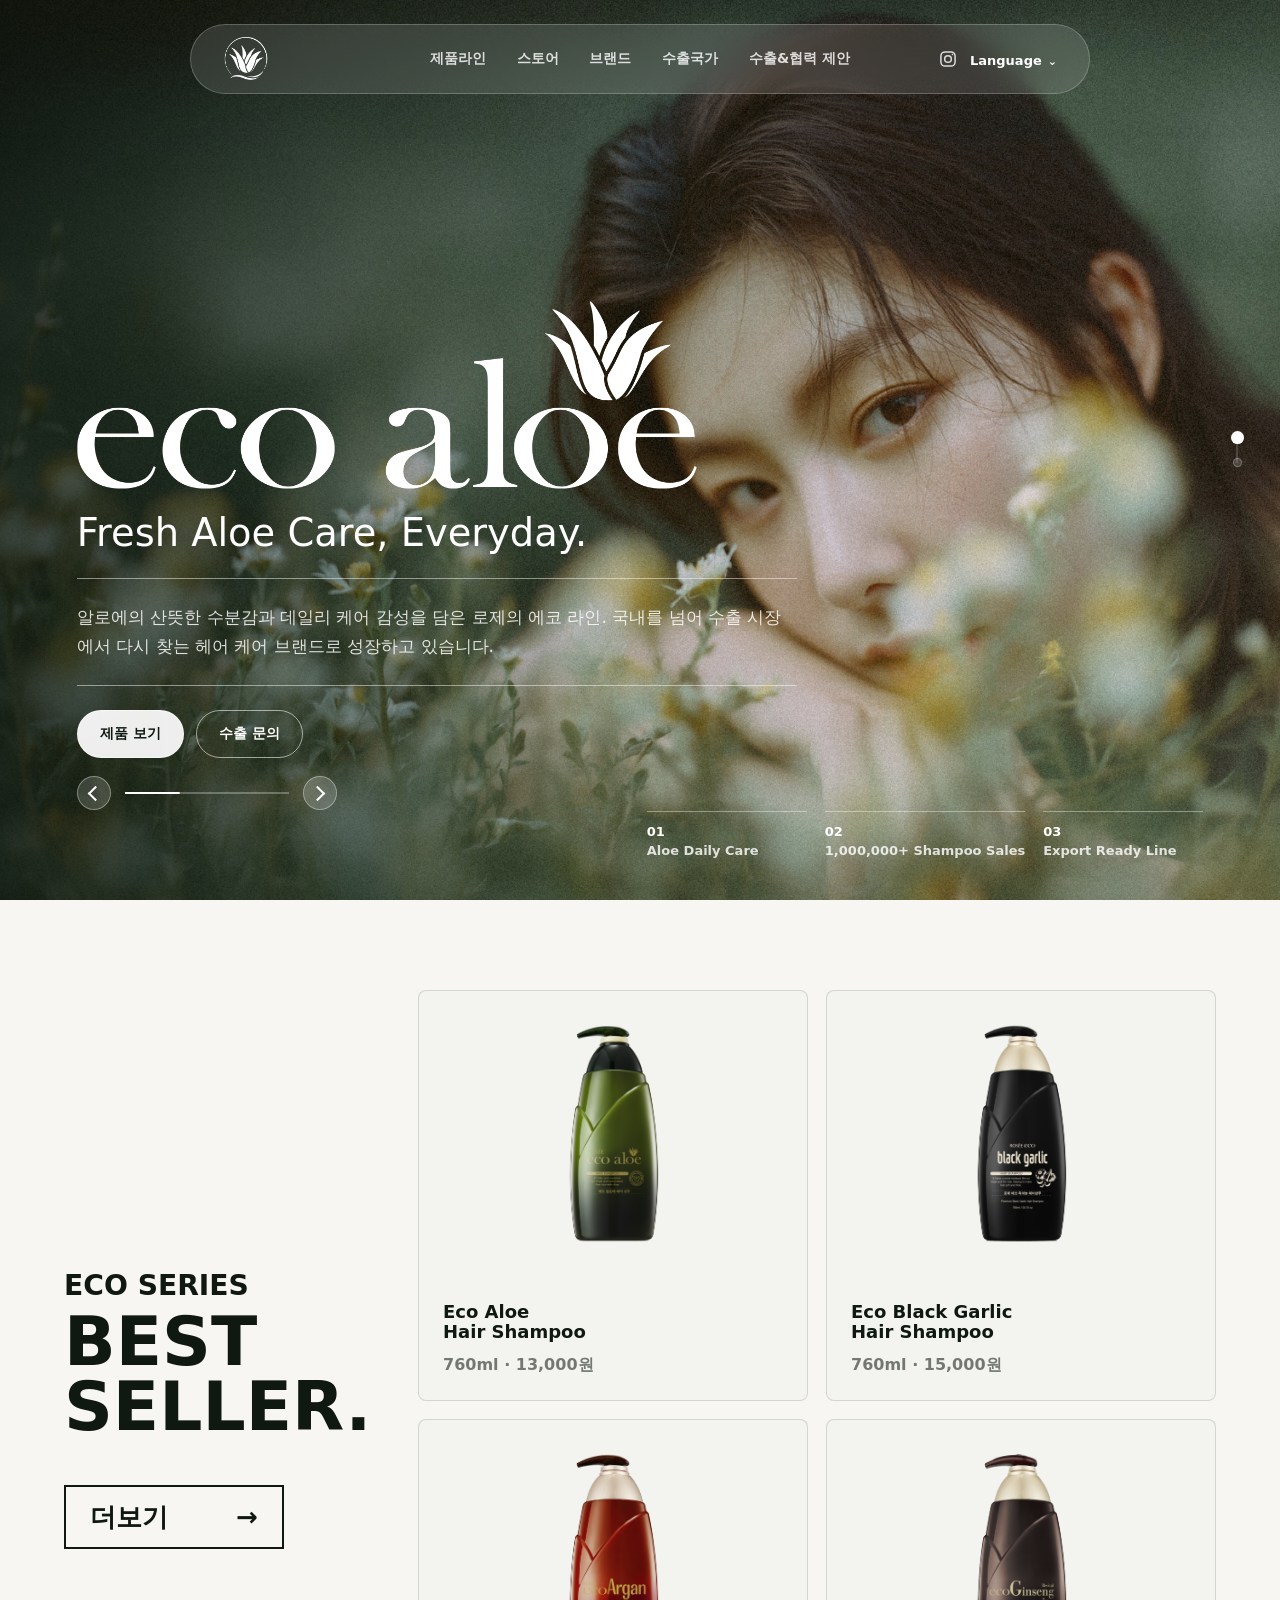
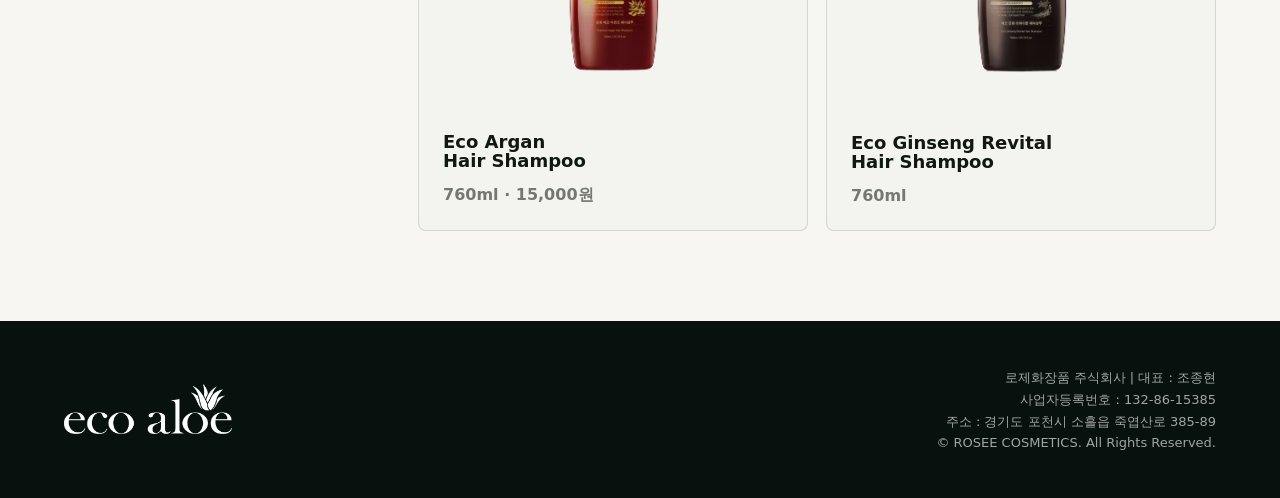
==== index.html @ b1546315 "update" ====
<!doctype html>
<html lang="ko">
  <head>
    <meta charset="utf-8" />
    <meta name="viewport" content="width=device-width, initial-scale=1" />
    <meta
      name="description"
      content="로제 에코 알로에 브랜드 페이지. 알로에 헤어 케어와 수출 시장을 위한 에코 라인 소개."
    />
    <meta name="naver-site-verification" content="01fa3d76d37e96bc566d4d411e848f2258f3a4b1" />
    <meta name="robots" content="index, follow" />
    <meta property="og:title" content="에코알로에 | Eco Aloe 브랜드페이지" />
    <meta
      property="og:description"
      content="알로에의 산뜻한 수분감과 데일리 케어 감성을 담은 로제의 에코 라인. 알로에 헤어 케어와 수출 시장을 위한 에코 브랜드."
    />
    <meta property="og:url" content="https://ecoaloe.co.kr" />
    <meta property="og:type" content="website" />
    <meta property="og:image" content="https://ecoaloe.co.kr/og-image.jpg" />
    <title>에코알로에 | Eco Aloe 브랜드페이지</title>
    <link rel="stylesheet" href="styles.css" />
  </head>
  <body>
    <header class="site-header">
      <a class="brand" href="https://ecoaloe.co.kr/" aria-label="ROSEE ECO 메인">
        <img src="assets/menu-logo.png" alt="ROSEE ECO" />
      </a>
      <nav class="main-nav" aria-label="페이지 이동">
        <a href="#signature" data-i18n="nav.lineup">제품라인</a>
        <a href="aloe-shampoo.html" data-i18n="nav.store">스토어</a>
        <a href="brand.html" data-i18n="nav.brand">브랜드</a>
        <a href="brand.html#brand-global" data-i18n="nav.export">수출국가</a>
        <a href="proposal.html" data-i18n="nav.proposal">수출&협력 제안</a>
      </nav>
      <a class="instagram-link" href="https://www.instagram.com/ecoaloe.korea?igsh=MTF1bDc4emUyenNnOA%3D%3D&amp;utm_source=qr" target="_blank" rel="noopener noreferrer" aria-label="에코 알로에 인스타그램">
        <svg viewBox="0 0 24 24" aria-hidden="true">
          <rect x="3.5" y="3.5" width="17" height="17" rx="5"></rect>
          <circle cx="12" cy="12" r="4"></circle>
          <circle cx="17.4" cy="6.6" r="1"></circle>
        </svg>
      </a>
      <div class="language-menu">
        <button class="language-toggle" type="button" aria-expanded="false">Language</button>
        <div class="language-panel" aria-label="언어 선택">
          <button type="button" data-lang="ko">한국어</button>
          <button type="button" data-lang="en">English</button>
          <button type="button" data-lang="ja">日本語</button>
          <button type="button" data-lang="zh-CN">中文</button>
          <button type="button" data-lang="vi">Tiếng Việt</button>
          <button type="button" data-lang="th">ไทย</button>
          <button type="button" data-lang="ru">Русский</button>
          <button type="button" data-lang="uz">O‘zbek</button>
        </div>
      </div>
      <button class="menu-button" type="button" aria-label="메뉴 열기">
        <span></span>
        <span></span>
      </button>
    </header>
    <nav class="section-pager main-section-pager" aria-label="섹션 이동">
      <a class="is-active" href="https://ecoaloe.co.kr/" data-section-link="top" aria-label="메인"></a>
      <a href="#signature" data-section-link="signature" aria-label="베스트셀러"></a>
    </nav>

    <main id="top">
      <section class="hero snap-section" data-section="top" aria-label="에코 알로에 메인">
        <div class="hero-slides" aria-hidden="true">
          <div class="hero-slide is-active" style="background-image: url('assets/hero-main-01.jpg')"></div>
          <div class="hero-slide" style="background-image: url('assets/hero-main-02.jpg')"></div>
          <div class="hero-slide" style="background-image: url('assets/hero-main-03.jpg')"></div>
        </div>
        <div class="hero-copy reveal">
          <img class="hero-logo" src="assets/eco-logo.png" alt="eco aloe" />
          <p class="hero-lede" data-i18n="home.hero.tagline">Fresh Aloe Care, Everyday.</p>
          <p class="hero-text" data-i18n="home.hero.copy">
            알로에의 산뜻한 수분감과 데일리 케어 감성을 담은 로제의 에코 라인.
            국내를 넘어 수출 시장에서 다시 찾는 헤어 케어 브랜드로 성장하고 있습니다.
          </p>
          <div class="hero-actions">
            <a href="#signature" data-i18n="home.hero.viewProducts">제품 보기</a>
            <a href="proposal.html" data-i18n="home.hero.exportInquiry">수출 문의</a>
          </div>
          <div class="hero-slide-controls" aria-label="메인 이미지 슬라이드 조작">
            <button type="button" data-hero-prev aria-label="이전 메인 이미지"></button>
            <div class="hero-progress" aria-hidden="true"><span data-hero-progress></span></div>
            <button type="button" data-hero-next aria-label="다음 메인 이미지"></button>
          </div>
        </div>
        <div class="hero-index" aria-label="대표 정보">
          <p><span>01</span> <b>Aloe Daily Care</b></p>
          <p><span>02</span> <b>1,000,000+ Shampoo Sales</b></p>
          <p><span>03</span> <b>Export Ready Line</b></p>
        </div>
      </section>

      <section class="signature snap-section" id="signature" data-section="signature" aria-label="에코 시리즈 베스트셀러">
        <div class="signature-layout">
          <div class="signature-head reveal">
            <h2>
              <span class="signature-kicker" data-i18n="home.signature.kicker">ECO SERIES</span>
              <span class="signature-main"><span data-i18n="home.signature.title">BEST SELLER</span></span>
            </h2>
            <a href="aloe-shampoo.html"><span data-i18n="home.signature.more">더보기</span> <span>→</span></a>
          </div>
          <div class="signature-showcase">
            <a class="seller-tile reveal" href="aloe-shampoo.html">
              <img src="assets/best-aloe-shampoo.png" alt="에코 알로에 헤어샴푸" />
              <div>
                <h3><span>Eco Aloe</span><span>Hair Shampoo</span></h3>
                <span>760ml · 13,000원</span>
              </div>
            </a>
            <a class="seller-tile reveal" href="aloe-shampoo.html">
              <img src="assets/best-black-garlic.png" alt="에코 흑마늘 헤어샴푸" />
              <div>
                <h3><span>Eco Black Garlic</span><span>Hair Shampoo</span></h3>
                <span>760ml · 15,000원</span>
              </div>
            </a>
            <a class="seller-tile reveal" href="argan-oil.html">
              <img src="assets/best-argan.png" alt="에코 아르간 헤어샴푸" />
              <div>
                <h3><span>Eco Argan</span><span>Hair Shampoo</span></h3>
                <span>760ml · 15,000원</span>
              </div>
            </a>
            <a class="seller-tile reveal" href="aloe-shampoo.html">
              <img src="assets/best-ginseng.png" alt="에코 진생 리바이탈 헤어샴푸" />
              <div>
                <h3><span>Eco Ginseng Revital</span><span>Hair Shampoo</span></h3>
                <span>760ml</span>
              </div>
            </a>
          </div>
        </div>
      </section>

    </main>

    <footer>
      <img src="assets/eco-logo.png" alt="ROSEE ECO" />
      <div>
        <p data-i18n="footer.company">로제화장품 주식회사 | 대표 : 조종현</p>
        <p data-i18n="footer.business">사업자등록번호 : 132-86-15385</p>
        <p data-i18n="footer.address">주소 : 경기도 포천시 소흘읍 죽엽산로 385-89</p>
        <p>© ROSEE COSMETICS. All Rights Reserved.</p>
      </div>
    </footer>

    <nav class="quick-actions" aria-label="빠른 이동">
      <a class="quick-action" href="https://ecoaloe.co.kr/" aria-label="홈">
        <svg viewBox="0 0 24 24" aria-hidden="true">
          <path d="M4 11.2 12 4l8 7.2" />
          <path d="M6.5 10.5V20h11v-9.5" />
          <path d="M10 20v-5h4v5" />
        </svg>
      </a>
      <a class="quick-action" href="proposal.html" aria-label="수출 문의">
        <svg viewBox="0 0 24 24" aria-hidden="true">
          <path d="M4 7.5h16v11H4z" />
          <path d="m4.8 8.2 7.2 5.6 7.2-5.6" />
        </svg>
      </a>
    </nav>

    <script src="i18n.js"></script>
    <script src="script.js"></script>
  </body>
</html>
---- styles.css ----
:root {
  --ink: #101812;
  --deep: #07110d;
  --leaf: #244d33;
  --sage: #dce8c9;
  --paper: #f7f6f2;
  --line: rgba(16, 24, 18, 0.14);
}

* {
  box-sizing: border-box;
}

html {
  scroll-snap-type: y mandatory;
  scroll-behavior: smooth;
}

body {
  margin: 0;
  background: var(--paper);
  color: var(--ink);
  font-family: "Apple SD Gothic Neo", "Noto Sans KR", system-ui, sans-serif;
  letter-spacing: 0;
}

body.is-menu-open {
  overflow: hidden;
}

a {
  color: inherit;
  text-decoration: none;
}

img {
  display: block;
  max-width: 100%;
}

.site-header {
  align-items: center;
  background: rgba(255, 255, 255, 0.12);
  border: 1px solid rgba(255, 255, 255, 0.22);
  border-radius: 999px;
  color: #fff;
  display: flex;
  height: 70px;
  left: 50%;
  max-width: 920px;
  padding: 0 26px;
  position: fixed;
  top: 24px;
  transform: translateX(-50%);
  width: min(900px, calc(100% - 48px));
  z-index: 20;
  backdrop-filter: blur(18px);
  transition: background 180ms ease, color 180ms ease, box-shadow 180ms ease;
}

.site-header .brand {
  align-items: center;
  display: flex;
  flex: 0 0 auto;
  height: 48px;
  justify-content: center;
  width: 58px;
}

.site-header.is-solid {
  background: rgba(255, 255, 255, 0.92);
  box-shadow: 0 18px 44px rgba(0, 0, 0, 0.12);
  color: var(--ink);
}

.brand {
  display: block;
  width: 116px;
}

.brand img {
  filter: none;
  height: 100%;
  object-fit: contain;
  width: auto;
}

.site-header.is-solid .brand img {
  filter: brightness(0) saturate(100%) invert(12%);
}

.main-nav {
  align-items: center;
  display: flex;
  gap: clamp(14px, 2.4vw, 34px);
  justify-content: center;
  font-size: 14px;
  font-weight: 800;
  left: 50%;
  position: absolute;
  transform: translateX(-50%);
  white-space: nowrap;
}

.quick-actions {
  bottom: clamp(22px, 4vw, 42px);
  display: grid;
  gap: 10px;
  opacity: 0;
  pointer-events: none;
  position: fixed;
  right: clamp(18px, 3.6vw, 44px);
  transform: translateY(12px);
  transition: opacity 220ms ease, transform 220ms ease;
  z-index: 24;
}

body.is-quick-visible .quick-actions,
body.quick-always .quick-actions {
  opacity: 1;
  pointer-events: auto;
  transform: translateY(0);
}

.quick-action {
  align-items: center;
  background: rgba(255, 255, 255, 0.18);
  border: 1px solid rgba(255, 255, 255, 0.34);
  border-radius: 999px;
  box-shadow: 0 18px 44px rgba(0, 0, 0, 0.16);
  color: #fff;
  display: inline-flex;
  height: 54px;
  justify-content: center;
  width: 54px;
  backdrop-filter: blur(18px);
}

.quick-action svg {
  fill: none;
  height: 25px;
  stroke: currentColor;
  stroke-linecap: round;
  stroke-linejoin: round;
  stroke-width: 1.8;
  width: 25px;
}

body.quick-always .quick-action,
.site-header.is-solid ~ .quick-actions .quick-action {
  background: rgba(247, 246, 242, 0.68);
  border-color: rgba(18, 32, 25, 0.14);
  color: var(--ink);
}

.main-nav a {
  opacity: 0.82;
}

.main-nav a:hover {
  opacity: 1;
}

.instagram-link {
  align-items: center;
  color: inherit;
  display: inline-flex;
  flex: 0 0 auto;
  height: 32px;
  justify-content: center;
  margin-left: auto;
  opacity: 0.82;
  transition: opacity 180ms ease, transform 180ms ease;
  width: 32px;
}

.instagram-link:hover {
  opacity: 1;
  transform: translateY(-1px);
}

.instagram-link svg {
  fill: none;
  height: 20px;
  stroke: currentColor;
  stroke-linecap: round;
  stroke-linejoin: round;
  stroke-width: 1.8;
  width: 20px;
}

.instagram-link svg circle:last-child {
  fill: currentColor;
  stroke: none;
}

.language-menu {
  position: relative;
}

.language-toggle {
  appearance: none;
  background: transparent;
  border: 0;
  color: inherit;
  cursor: pointer;
  font: inherit;
  font-size: 13px;
  font-weight: 900;
}

.language-toggle::after {
  content: "⌄";
  font-size: 11px;
  margin-left: 6px;
}

.language-panel {
  background: rgba(255, 255, 255, 0.96);
  border: 1px solid var(--line);
  border-radius: 8px;
  box-shadow: 0 24px 54px rgba(0, 0, 0, 0.14);
  color: var(--ink);
  display: grid;
  min-width: 150px;
  opacity: 0;
  padding: 10px;
  pointer-events: none;
  position: absolute;
  right: 0;
  top: calc(100% + 18px);
  transform: translateY(-8px);
  transition: opacity 180ms ease, transform 180ms ease;
}

.language-menu.is-open .language-panel {
  opacity: 1;
  pointer-events: auto;
  transform: translateY(0);
}

.language-panel button {
  appearance: none;
  background: transparent;
  border: 0;
  border-radius: 6px;
  color: inherit;
  cursor: pointer;
  font: inherit;
  font-size: 13px;
  padding: 9px 10px;
  text-align: left;
}

.language-panel button:hover,
.language-panel button.is-active {
  background: rgba(36, 77, 51, 0.1);
}

.menu-button {
  appearance: none;
  background: transparent;
  border: 0;
  color: inherit;
  cursor: pointer;
  display: none;
  height: 36px;
  padding: 0;
  width: 36px;
}

.menu-button span {
  background: currentColor;
  display: block;
  height: 1px;
  margin: 7px auto;
  width: 22px;
}

.section-pager {
  align-items: center;
  display: grid;
  gap: 18px;
  position: fixed;
  right: clamp(20px, 3vw, 52px);
  top: 50%;
  transform: translateY(-50%);
  z-index: 18;
}

.section-pager::before {
  background: rgba(255, 255, 255, 0.32);
  content: "";
  height: 168px;
  left: 50%;
  position: absolute;
  top: 28px;
  transform: translateX(-50%);
  width: 2px;
}

.brand-section-pager {
  gap: 12px;
  right: clamp(14px, 2.2vw, 34px);
}

.brand-section-pager::before {
  background: rgba(255, 255, 255, 0.28);
  height: calc(100% - 18px);
  top: 9px;
  width: 1px;
}

.section-pager a {
  align-items: center;
  background: rgba(255, 255, 255, 0.16);
  border: 1px solid rgba(255, 255, 255, 0.26);
  border-radius: 999px;
  color: #fff;
  display: flex;
  font-size: 15px;
  font-weight: 900;
  height: 42px;
  justify-content: center;
  position: relative;
  width: 42px;
  backdrop-filter: blur(12px);
  transition: background 180ms ease, color 180ms ease, transform 180ms ease;
}

.section-pager a.is-active {
  background: #fff;
  color: var(--ink);
  transform: scale(1.08);
}

.site-header.is-solid ~ .section-pager a {
  background: rgba(7, 17, 13, 0.34);
  border-color: rgba(7, 17, 13, 0.2);
}

.site-header.is-solid ~ .section-pager a.is-active {
  background: var(--ink);
  color: #fff;
}

.site-header.is-solid ~ .section-pager::before {
  background: rgba(7, 17, 13, 0.2);
}

.brand-section-pager a {
  color: transparent;
  font-size: 0;
  height: 11px;
  overflow: hidden;
  width: 11px;
}

.brand-section-pager a.is-active {
  transform: scale(1.45);
}

.main-section-pager {
  gap: 16px;
}

.main-section-pager::before {
  height: calc(100% - 8px);
  top: 4px;
  width: 1px;
}

.main-section-pager a {
  color: transparent;
  font-size: 0;
  height: 9px;
  overflow: hidden;
  width: 9px;
}

.main-section-pager a.is-active {
  transform: scale(1.45);
}

.snap-section {
  min-height: 100svh;
  scroll-snap-align: start;
  scroll-snap-stop: always;
}

.hero {
  color: #fff;
  overflow: hidden;
  position: relative;
}

.hero::after {
  background: linear-gradient(90deg, rgba(5, 13, 8, 0.68), rgba(5, 13, 8, 0.16) 46%, rgba(5, 13, 8, 0.06));
  content: "";
  inset: 0;
  pointer-events: none;
  position: absolute;
  z-index: 1;
}

.hero-slides,
.hero-slide {
  inset: 0;
  position: absolute;
}

.hero-slides {
  z-index: 0;
}

.hero-slide {
  background-position: center;
  background-repeat: no-repeat;
  background-size: cover;
  opacity: 0;
  transform: scale(1.02);
  transition: opacity 720ms ease, transform 1200ms ease;
}

.hero-slide.is-active {
  opacity: 1;
  transform: scale(1);
}

.hero-copy {
  bottom: clamp(72px, 10vh, 120px);
  left: clamp(28px, 6vw, 118px);
  max-width: 720px;
  position: absolute;
  z-index: 2;
}

.eyebrow {
  color: rgba(220, 232, 201, 0.86);
  font-size: 13px;
  font-weight: 900;
  letter-spacing: 0;
  margin: 0 0 14px;
  text-transform: uppercase;
}

.hero .eyebrow {
  margin-bottom: -8px;
  transform: translateY(24px);
}

.hero-logo {
  margin: 0 0 24px;
  width: min(620px, 72vw);
}

.hero-lede {
  border-bottom: 1px solid rgba(255, 255, 255, 0.48);
  font-size: clamp(26px, 3vw, 46px);
  line-height: 1.05;
  margin: 0 0 24px;
  padding-bottom: 24px;
}

.hero-text {
  border-bottom: 1px solid rgba(255, 255, 255, 0.48);
  color: rgba(255, 255, 255, 0.84);
  font-size: 17px;
  line-height: 1.72;
  margin: 0 0 24px;
  padding-bottom: 24px;
}

.hero-actions {
  display: flex;
  gap: 12px;
}

.hero-actions a {
  border: 1px solid rgba(255, 255, 255, 0.56);
  border-radius: 999px;
  font-size: 14px;
  font-weight: 900;
  padding: 14px 22px;
}

.hero-actions a:first-child {
  background: rgba(255, 255, 255, 0.92);
  color: var(--ink);
}

.hero-slide-controls {
  align-items: center;
  display: flex;
  gap: 14px;
  margin-top: 18px;
  max-width: 260px;
}

.hero-slide-controls button {
  appearance: none;
  align-items: center;
  background: rgba(255, 255, 255, 0.16);
  border: 1px solid rgba(255, 255, 255, 0.36);
  border-radius: 999px;
  color: #fff;
  cursor: pointer;
  display: inline-flex;
  height: 34px;
  justify-content: center;
  position: relative;
  width: 34px;
}

.hero-slide-controls button::before {
  border-color: currentColor;
  border-style: solid;
  content: "";
  display: block;
  height: 9px;
  width: 9px;
}

.hero-slide-controls [data-hero-prev]::before {
  border-width: 0 0 2px 2px;
  transform: translateX(2px) rotate(45deg);
}

.hero-slide-controls [data-hero-next]::before {
  border-width: 2px 2px 0 0;
  transform: translateX(-2px) rotate(45deg);
}

.hero-progress {
  background: rgba(255, 255, 255, 0.28);
  flex: 1;
  height: 2px;
  min-width: 120px;
  overflow: hidden;
  position: relative;
}

.hero-progress span {
  background: #fff;
  display: block;
  height: 100%;
  transform-origin: left center;
  transition: transform 520ms ease;
  width: 100%;
}

.hero-index {
  bottom: 42px;
  display: flex;
  gap: 18px;
  position: absolute;
  right: clamp(28px, 6vw, 118px);
  z-index: 2;
}

.hero-index p {
  border-top: 1px solid rgba(255, 255, 255, 0.38);
  color: rgba(255, 255, 255, 0.82);
  font-size: 13px;
  margin: 0;
  min-width: 160px;
  padding-top: 12px;
}

.hero-index span {
  color: #fff;
  display: block;
  font-weight: 900;
  margin-bottom: 4px;
}

.brand-story,
.export,
.contact {
  align-content: center;
  padding: clamp(82px, 10vw, 150px) clamp(22px, 5vw, 82px);
}

.export {
  display: grid;
}

.signature {
  align-items: center;
  background: var(--paper);
  color: var(--ink);
  display: grid;
  padding: clamp(78px, 7vw, 118px) clamp(24px, 5vw, 92px);
}

.section-title {
  align-items: end;
  display: grid;
  gap: 22px;
  grid-template-columns: minmax(0, 1fr) auto;
  margin: 0 auto clamp(28px, 4vw, 54px);
  max-width: 1240px;
}

.section-title h2,
.story-copy h2,
.contact h2 {
  font-size: clamp(34px, 5vw, 78px);
  line-height: 0.98;
  margin: 0;
}

.section-title > p:not(.eyebrow) {
  color: rgba(16, 24, 18, 0.66);
  font-size: 18px;
  line-height: 1.7;
  margin: 20px 0 0;
  max-width: 760px;
}

.section-title a {
  border: 1px solid var(--line);
  border-radius: 999px;
  font-size: 14px;
  font-weight: 900;
  padding: 14px 20px;
}

.signature-layout {
  align-items: center;
  display: grid;
  gap: clamp(42px, 4vw, 70px);
  grid-template-columns: minmax(360px, 0.58fr) minmax(0, 1.42fr);
  margin: 0 auto;
  max-width: 1480px;
  width: 100%;
}

.signature-head {
  align-self: center;
}

.signature-head h2 {
  font-weight: 900;
  margin: 0;
  max-width: 520px;
}

.signature-kicker,
.signature-main {
  display: block;
}

.signature-kicker {
  font-size: clamp(24px, 2.2vw, 38px);
  line-height: 1.05;
  margin-bottom: 8px;
}

.signature-main {
  display: inline-block;
  font-size: clamp(58px, 5.3vw, 100px);
  line-height: 0.96;
  max-width: 100%;
}

.signature-main > span::after {
  content: ".";
}

.signature-head > a {
  align-items: center;
  border: 2px solid var(--ink);
  display: inline-flex;
  font-size: 17px;
  font-weight: 900;
  height: 64px;
  justify-content: space-between;
  margin-top: 46px;
  min-width: 220px;
  padding: 0 24px;
}

.signature-head > a span {
  font-size: 26px;
  line-height: 1;
}

.signature-showcase {
  display: grid;
  gap: 18px;
  grid-template-columns: repeat(4, minmax(0, 1fr));
}

.seller-tile {
  background: #f3f4f0;
  border: 1px solid var(--line);
  border-radius: 8px;
  align-content: center;
  display: grid;
  gap: 1cm;
  grid-template-rows: 250px auto;
  min-height: 475px;
  overflow: hidden;
  padding: 24px;
  position: relative;
  transition: box-shadow 180ms ease, transform 180ms ease;
}

.seller-tile:hover {
  box-shadow: 0 24px 64px rgba(16, 24, 18, 0.12);
  transform: translateY(-5px);
}

.seller-tile img {
  align-self: end;
  height: 250px;
  justify-self: center;
  object-fit: contain;
  object-position: center bottom;
  width: 100%;
}

.seller-tile h3 {
  font-size: clamp(18px, 1.3vw, 22px);
  line-height: 1.08;
  margin: 0 0 14px;
}

.seller-tile h3 span {
  color: inherit;
  display: block;
  font-size: inherit;
  white-space: nowrap;
}

.seller-tile span,
.seller-tile p {
  color: rgba(16, 24, 18, 0.56);
  font-size: 16px;
  font-weight: 900;
  margin: 0;
}

.signature-grid {
  display: grid;
  gap: 18px;
  grid-template-columns: 1.5fr repeat(3, 1fr);
  margin: 0 auto;
  max-width: 1240px;
}

.product-card {
  background: #fffdf7;
  border: 1px solid var(--line);
  border-radius: 8px;
  display: grid;
  min-height: 380px;
  padding: 28px;
  position: relative;
  transition: transform 180ms ease, box-shadow 180ms ease;
}

.product-card:hover {
  box-shadow: 0 24px 64px rgba(16, 24, 18, 0.14);
  transform: translateY(-5px);
}

.product-card img {
  align-self: center;
  height: 250px;
  margin: 0 auto;
  object-fit: contain;
  width: 100%;
}

.product-card h3 {
  font-size: 22px;
  line-height: 1.1;
  margin: 18px 0 8px;
}

.product-card p,
.product-card span {
  color: rgba(16, 24, 18, 0.62);
  font-size: 14px;
  font-weight: 800;
  margin: 0;
}

.product-card-large {
  background: var(--leaf);
  color: #fff;
  grid-template-columns: minmax(220px, 0.8fr) 1fr;
  overflow: hidden;
}

.product-card-large img {
  height: 410px;
}

.product-card-large h3 {
  font-size: clamp(34px, 4vw, 64px);
}

.product-card-large p,
.product-card-large span {
  color: rgba(255, 255, 255, 0.74);
}

.brand-story {
  align-items: center;
  background: var(--paper);
  color: var(--ink);
  display: grid;
  padding: clamp(86px, 8vw, 128px) clamp(24px, 5vw, 92px);
}

.film-layout {
  align-items: center;
  display: grid;
  gap: clamp(44px, 6vw, 96px);
  grid-template-columns: minmax(260px, 0.62fr) minmax(0, 1.64fr);
  margin: 0 auto;
  max-width: 1380px;
  width: 100%;
}

.film-head .eyebrow {
  color: rgba(36, 77, 51, 0.22);
  margin-bottom: clamp(18px, 3vh, 34px);
}

.film-head h2 {
  font-size: clamp(62px, 5.8vw, 110px);
  font-weight: 900;
  line-height: 0.92;
  margin: 0;
}

.film-head h2 i {
  background: var(--leaf);
  display: inline-block;
  height: 14px;
  margin-left: 16px;
  width: 14px;
}

.film-controls {
  display: flex;
  flex-wrap: wrap;
  gap: 10px;
  margin-top: 42px;
}

.film-controls button {
  appearance: none;
  align-items: center;
  background: var(--ink);
  border: 2px solid var(--ink);
  color: #fff;
  cursor: pointer;
  display: inline-flex;
  height: 58px;
  justify-content: center;
  min-width: 58px;
  padding: 0;
  position: relative;
  width: 58px;
}

.film-controls button.is-active {
  background: var(--ink);
  color: #fff;
}

.film-controls button::before,
.film-controls button::after {
  content: "";
  display: block;
  position: absolute;
}

.film-controls [data-film-toggle-play]::before {
  background: linear-gradient(90deg, #fff 0 6px, transparent 6px 13px, #fff 13px 19px);
  height: 24px;
  width: 19px;
}

.film-controls [data-film-toggle-play][aria-label="재생"]::before {
  background: #fff;
  clip-path: polygon(0 0, 0 100%, 100% 50%);
  height: 24px;
  width: 20px;
}

.film-controls [data-film-toggle-mute]::before {
  background: #fff;
  clip-path: polygon(0 34%, 34% 34%, 72% 4%, 72% 96%, 34% 66%, 0 66%);
  height: 24px;
  left: 16px;
  width: 26px;
}

.film-controls [data-film-toggle-mute][aria-label="음향 켜기"]::after {
  background: #fff;
  height: 2px;
  left: 19px;
  top: 28px;
  transform: rotate(-45deg);
  width: 28px;
}

.film-controls [data-film-toggle-mute][aria-label="음소거"]::after {
  border: 2px solid #fff;
  border-bottom-color: transparent;
  border-left: 0;
  border-top-color: transparent;
  border-radius: 0 999px 999px 0;
  height: 24px;
  left: 38px;
  width: 12px;
}

.film-stage {
  justify-self: end;
  max-width: 900px;
  position: relative;
  width: 100%;
}

.film-stage video {
  aspect-ratio: 16 / 9;
  background: #080808;
  display: block;
  object-fit: cover;
  width: 100%;
}

.export {
  align-items: center;
  background: var(--paper);
  color: var(--ink);
  display: grid;
  overflow: hidden;
  padding: clamp(86px, 8vw, 128px) clamp(24px, 5vw, 92px);
}

.support-layout {
  align-items: center;
  display: grid;
  gap: clamp(44px, 6vw, 96px);
  grid-template-columns: minmax(260px, 0.62fr) minmax(0, 1.64fr);
  margin: 0 auto;
  max-width: 1380px;
  width: 100%;
}

.support-head .eyebrow {
  color: rgba(36, 77, 51, 0.22);
  margin-bottom: clamp(18px, 3vh, 34px);
}

.support-head h2 {
  font-size: clamp(62px, 5.8vw, 110px);
  font-weight: 900;
  line-height: 0.92;
  margin: 0;
}

.support-head h2 i {
  background: var(--leaf);
  display: inline-block;
  height: 14px;
  margin-left: 16px;
  width: 14px;
}

.support-slider {
  min-width: 0;
  position: relative;
}

.support-viewport {
  overflow: hidden;
  padding-right: 0;
}

.support-slides {
  display: flex;
  gap: clamp(32px, 4vw, 62px);
  transition: transform 520ms cubic-bezier(0.22, 0.72, 0.24, 1);
}

.support-slide {
  align-items: end;
  display: grid;
  flex: 0 0 100%;
  gap: clamp(24px, 3vw, 44px);
  grid-template-columns: minmax(440px, 1.28fr) minmax(230px, 0.58fr);
  position: relative;
}

.support-label {
  bottom: 0;
  font-size: 14px;
  font-weight: 900;
  left: -34px;
  margin: 0;
  position: absolute;
  transform: rotate(-90deg);
  transform-origin: left center;
}

.support-label::before {
  background: currentColor;
  content: "";
  display: inline-block;
  height: 1px;
  margin-right: 10px;
  vertical-align: middle;
  width: 44px;
}

.support-slide img {
  aspect-ratio: 16 / 10;
  background: var(--paper);
  height: min(560px, 56vh);
  object-fit: cover;
  object-position: center;
  width: 100%;
}

.support-copy {
  padding-bottom: 86px;
}

.support-copy span {
  color: var(--leaf);
  display: block;
  font-size: 14px;
  font-weight: 900;
  margin-bottom: 20px;
}

.support-copy h3 {
  font-size: clamp(28px, 3vw, 44px);
  line-height: 1.05;
  margin: 0 0 28px;
}

.support-copy p {
  color: rgba(16, 24, 18, 0.68);
  font-size: 17px;
  font-weight: 700;
  line-height: 1.72;
  margin: 0;
}

.support-controls {
  align-items: center;
  background: #050505;
  color: #fff;
  display: grid;
  grid-template-columns: 72px 1fr 72px;
  height: 58px;
  margin-left: calc(100% - 306px);
  margin-top: -58px;
  position: relative;
  width: 306px;
  z-index: 2;
}

.support-controls button {
  appearance: none;
  background: transparent;
  border: 0;
  color: #fff;
  cursor: pointer;
  font: inherit;
  font-size: 28px;
  height: 100%;
}

.support-controls button:focus-visible {
  outline: 2px solid #4a90ff;
  outline-offset: -6px;
}

.support-controls span {
  color: var(--sage);
  font-size: 16px;
  font-weight: 900;
  text-align: center;
}

.contact {
  align-items: end;
  background: var(--paper);
  display: grid;
  gap: 28px;
  grid-template-columns: minmax(0, 1fr) auto;
}

.contact h2 {
  max-width: 780px;
}

.contact-mail {
  background: var(--leaf);
  border-radius: 8px;
  color: #fff;
  display: block;
  font-size: clamp(24px, 3vw, 42px);
  font-weight: 900;
  min-width: min(520px, 100%);
  padding: 32px;
}

.contact-mail span {
  color: rgba(255, 255, 255, 0.68);
  display: block;
  font-size: 13px;
  margin-bottom: 10px;
}

footer {
  align-items: center;
  background: var(--deep);
  color: rgba(255, 255, 255, 0.62);
  display: flex;
  gap: 34px;
  justify-content: space-between;
  padding: 44px clamp(22px, 5vw, 82px);
  scroll-snap-align: end;
}

footer img {
  filter: none;
  width: 168px;
}

footer p {
  font-size: 13px;
  margin: 4px 0;
  text-align: right;
}

.proposal-document {
  scroll-snap-type: none;
}

.proposal-page {
  background: var(--paper);
  color: #070707;
}

.proposal-contact-page {
  background: #19150f;
  color: #f7f1e8;
  min-height: 100svh;
  overflow-x: hidden;
}

.proposal-contact-main {
  align-items: center;
  background:
    radial-gradient(circle at 50% 16%, rgba(91, 75, 45, 0.28), transparent 38%),
    linear-gradient(180deg, #1b1710 0%, #17130e 100%);
  display: flex;
  justify-content: center;
  min-height: 100svh;
  padding: clamp(42px, 7vw, 110px) clamp(22px, 5vw, 80px);
}

.proposal-contact-card {
  text-align: center;
  width: min(880px, 100%);
}

.proposal-contact-kicker {
  color: #cba35d;
  font-size: clamp(15px, 1.4vw, 22px);
  font-weight: 900;
  letter-spacing: 0.48em;
  margin: 0 0 clamp(46px, 5vw, 74px);
}

.proposal-contact-card h1 {
  color: #f7f1e8;
  font-size: clamp(42px, 5.2vw, 76px);
  font-weight: 900;
  letter-spacing: -0.02em;
  line-height: 1.34;
  margin: 0;
}

.proposal-email-box {
  align-items: center;
  border: 1px solid rgba(203, 163, 93, 0.46);
  display: flex;
  justify-content: center;
  margin: clamp(82px, 8vw, 120px) auto 0;
  min-height: 150px;
  padding: 28px clamp(22px, 4vw, 56px);
  width: min(860px, 100%);
}

.proposal-email-link {
  align-items: center;
  color: #d2aa62;
  display: inline-flex;
  gap: clamp(16px, 2vw, 26px);
  text-decoration: none;
}

.proposal-email-link svg {
  fill: none;
  flex: 0 0 auto;
  height: 31px;
  stroke: currentColor;
  stroke-linecap: round;
  stroke-linejoin: round;
  stroke-width: 1.8;
  width: 31px;
}

.proposal-email-link small {
  color: rgba(247, 241, 232, 0.55);
  display: block;
  font-size: clamp(14px, 1.55vw, 24px);
  font-weight: 900;
  letter-spacing: 0.36em;
  margin-bottom: 10px;
  text-align: left;
}

.proposal-address-row {
  align-items: center;
  display: flex;
  gap: 18px;
  justify-content: flex-start;
}

.proposal-address {
  color: #d2aa62;
  display: inline-block;
  font-size: clamp(28px, 3.2vw, 48px);
  font-weight: 900;
  letter-spacing: 0.02em;
  line-height: 1;
  text-align: left;
  text-decoration: none;
  white-space: nowrap;
}

.proposal-copy-button {
  background: rgba(247, 241, 232, 0.04);
  border: 1px solid rgba(203, 163, 93, 0.48);
  border-radius: 999px;
  color: #f7f1e8;
  cursor: pointer;
  flex: 0 0 auto;
  font: inherit;
  font-size: 15px;
  font-weight: 900;
  height: 42px;
  min-width: 96px;
  padding: 0 20px;
  transition: background 180ms ease, border-color 180ms ease, color 180ms ease;
}

.proposal-copy-button:hover {
  background: #d2aa62;
  border-color: #d2aa62;
  color: #17130e;
}

.proposal-contact-note {
  color: rgba(247, 241, 232, 0.42);
  font-size: clamp(17px, 1.5vw, 23px);
  font-weight: 900;
  line-height: 1.6;
  margin: clamp(42px, 4vw, 58px) 0 0;
}

.proposal-contact-page .site-header {
  background: rgba(255, 255, 255, 0.12);
  border-color: rgba(255, 255, 255, 0.22);
  box-shadow: none;
  color: #f7f1e8;
}

.proposal-contact-page .site-header.is-solid {
  background: rgba(255, 255, 255, 0.12);
  box-shadow: none;
  color: #f7f1e8;
}

.proposal-contact-page .quick-action {
  background: rgba(255, 255, 255, 0.14);
  border-color: rgba(255, 255, 255, 0.26);
  color: #f7f1e8;
}

.proposal-page .site-header {
  background: rgba(255, 255, 255, 0.94);
  border-color: rgba(0, 0, 0, 0.08);
  box-shadow: 0 14px 34px rgba(0, 0, 0, 0.08);
  color: #111;
}

.proposal-page .brand img {
  filter: brightness(0) saturate(100%) invert(12%);
}

.proposal-contact-page .site-header,
.proposal-contact-page .site-header.is-solid {
  background: rgba(255, 255, 255, 0.12);
  border-color: rgba(255, 255, 255, 0.22);
  box-shadow: none;
  color: #f7f1e8;
}

.brand-document {
  scroll-behavior: smooth;
  scroll-snap-type: y mandatory;
}

.brand-page {
  background: var(--paper);
  color: var(--ink);
}

.brand-snap-section {
  min-height: 100svh;
  scroll-snap-align: start;
  scroll-snap-stop: always;
}

.brand-page .site-header {
  color: #f7f6f2;
}

.brand-page .site-header.is-solid {
  color: var(--ink);
}

.brand-hero {
  align-items: end;
  background:
    linear-gradient(90deg, rgba(7, 17, 13, 0.74) 0%, rgba(7, 17, 13, 0.2) 48%, rgba(7, 17, 13, 0.08) 100%),
    url("assets/hero-main-03.jpg") center / cover;
  display: grid;
  min-height: 100svh;
  padding: 150px clamp(28px, 8vw, 140px) clamp(58px, 8vw, 110px);
}

.brand-hero-copy {
  color: #fff;
  max-width: 820px;
}

.brand-hero-logo {
  height: auto;
  margin: 0 0 clamp(34px, 4vw, 58px);
  width: clamp(170px, 17vw, 280px);
}

.brand-hero-copy span,
.brand-section-num {
  color: #7a9b68;
  display: inline-block;
  font-size: 13px;
  font-weight: 900;
  letter-spacing: 0.18em;
  margin-bottom: 24px;
  text-transform: uppercase;
}

.brand-hero-copy h1 {
  font-size: clamp(74px, 12vw, 176px);
  letter-spacing: -0.04em;
  line-height: 0.84;
  margin: 0 0 34px;
}

.brand-hero-lede {
  font-size: clamp(25px, 3.2vw, 46px);
  font-weight: 900;
  line-height: 1.25;
  margin: 0 0 24px;
  white-space: nowrap;
}

.brand-hero-copy p:not(.brand-hero-lede) {
  color: rgba(255, 255, 255, 0.78);
  font-size: clamp(17px, 1.7vw, 24px);
  font-weight: 700;
  line-height: 1.8;
  margin: 0;
  max-width: 680px;
  white-space: nowrap;
}

.brand-band {
  align-items: center;
  display: grid;
  gap: clamp(38px, 5vw, 92px);
  grid-template-columns: minmax(300px, 0.72fr) minmax(0, 1.28fr);
  padding: clamp(86px, 10vw, 150px) clamp(28px, 8vw, 140px);
}

.brand-band h2,
.brand-section-head h2 {
  font-size: clamp(48px, 6vw, 96px);
  letter-spacing: -0.04em;
  line-height: 1;
  margin: 0;
}

.brand-copy {
  align-self: end;
}

.brand-copy p,
.brand-section-head p,
.brand-quality p,
.brand-company p,
.ingredient-card p,
.country-card p {
  color: rgba(18, 32, 25, 0.72);
  font-size: clamp(18px, 1.6vw, 24px);
  font-weight: 700;
  line-height: 1.85;
  margin: 0;
}

.brand-copy p + p {
  margin-top: 28px;
}

.brand-intro {
  background: #f7f6f2;
  align-items: center;
  grid-template-columns: minmax(300px, 0.78fr) minmax(0, 1.22fr);
}

.brand-story-image {
  aspect-ratio: 1;
  background: #dce8c9;
  overflow: hidden;
  width: min(100%, 520px);
}

.brand-story-image img {
  height: 100%;
  object-fit: cover;
  width: 100%;
}

.brand-story-copy {
  align-self: center;
  max-width: 760px;
}

.brand-story-copy .brand-section-num {
  margin-bottom: 20px;
}

.brand-story-copy h2 {
  font-size: clamp(40px, 4.8vw, 76px);
  margin: 0 0 clamp(34px, 4vw, 54px);
}

.brand-global {
  background: url("assets/global-export-top.png") center / cover;
  color: #fff;
  grid-template-columns: minmax(0, 0.9fr) minmax(420px, 1.1fr);
}

.brand-global .global-title {
  font-size: clamp(42px, 4.9vw, 78px);
}

.brand-global .brand-section-num,
.brand-global .brand-section-head p {
  color: rgba(255, 255, 255, 0.82);
}

.brand-section-head p {
  margin-top: 34px;
  max-width: 780px;
}

.country-card {
  align-self: center;
  background: #f7f6f2;
  border: 1px solid rgba(18, 32, 25, 0.12);
  color: var(--ink);
  padding: clamp(34px, 4vw, 58px);
}

.country-card h3 {
  font-size: clamp(24px, 2vw, 34px);
  margin: 0 0 28px;
}

.country-card ul {
  display: grid;
  gap: 12px 18px;
  grid-template-columns: repeat(3, minmax(0, 1fr));
  list-style: none;
  margin: 0 0 36px;
  padding: 0;
}

.country-card li {
  background: rgba(47, 111, 79, 0.08);
  border-radius: 999px;
  color: #244d33;
  font-size: 15px;
  font-weight: 900;
  padding: 12px 14px;
  text-align: center;
}

.country-card strong {
  display: block;
  font-size: clamp(22px, 2vw, 32px);
  margin-bottom: 14px;
}

.brand-sales-hero {
  align-items: end;
  background:
    linear-gradient(180deg, rgba(6, 17, 19, 0.02) 0%, rgba(6, 17, 19, 0.1) 42%, rgba(6, 17, 19, 0.74) 100%),
    url("assets/sales-record-bottom.png") center / cover;
  color: #fff;
  display: grid;
  gap: clamp(32px, 6vw, 100px);
  grid-template-columns: minmax(320px, 0.82fr) minmax(420px, 0.88fr);
  padding: 150px clamp(28px, 8vw, 140px) clamp(58px, 7vw, 100px);
}

.sales-number {
  margin: 0 0 clamp(34px, 4vw, 54px);
}

.sales-number span,
.sales-number em {
  color: rgba(255, 255, 255, 0.72);
  display: block;
  font-style: normal;
  font-weight: 900;
}

.sales-number strong {
  color: #fff;
  display: block;
  font-size: clamp(68px, 8vw, 132px);
  letter-spacing: -0.06em;
  line-height: 1;
  margin: 8px 0 12px;
}

.brand-sales-left .brand-section-num {
  color: rgba(255, 255, 255, 0.72);
}

.brand-sales-right {
  align-self: end;
  max-width: 720px;
}

.brand-sales-right p {
  color: rgba(255, 255, 255, 0.82);
  font-size: clamp(18px, 1.45vw, 23px);
  font-weight: 800;
  line-height: 1.8;
  margin: 0;
}

.brand-checks {
  display: grid;
  gap: 14px;
  list-style: none;
  margin: 34px 0 0;
  padding: 0;
}

.brand-checks li {
  color: var(--ink);
  font-size: clamp(18px, 1.5vw, 23px);
  font-weight: 900;
}

.brand-checks li::before {
  color: #2f6f4f;
  content: "✓";
  margin-right: 12px;
}

.brand-sales-hero .brand-checks li {
  color: #fff;
}

.brand-sales-hero .brand-checks li::before {
  color: #b8d4a3;
}

.brand-philosophy {
  background: #13231a;
  color: #f7f6f2;
  grid-template-columns: minmax(420px, 0.72fr) minmax(0, 1.28fr);
}

.brand-philosophy .brand-section-head h2 {
  font-size: clamp(42px, 4.4vw, 72px);
  line-height: 1.05;
  white-space: nowrap;
}

.brand-philosophy .brand-section-num {
  color: #b8d4a3;
}

.philosophy-grid {
  display: grid;
  gap: 18px;
  grid-template-columns: repeat(4, minmax(0, 1fr));
}

.philosophy-grid article {
  display: grid;
  gap: 0;
  grid-template-rows: auto 1fr;
  min-height: 420px;
}

.philosophy-grid article > img {
  aspect-ratio: 1 / 1;
  height: auto;
  object-fit: cover;
  width: 100%;
}

.philosophy-grid article > div {
  background: #fff;
  color: var(--ink);
  min-height: 190px;
  padding: 28px 24px;
}

.philosophy-grid h3 {
  color: var(--ink);
  font-size: clamp(21px, 1.7vw, 30px);
  line-height: 1.18;
  margin: 0 0 22px;
}

.philosophy-grid p {
  color: rgba(18, 32, 25, 0.68);
  font-size: 15px;
  font-weight: 800;
  line-height: 1.6;
  margin: 0;
}

.brand-ingredient {
  align-items: center;
  background:
    linear-gradient(90deg, rgba(247, 246, 242, 0.95) 0%, rgba(247, 246, 242, 0.62) 44%, rgba(247, 246, 242, 0.08) 100%),
    url("assets/hero-main-02.jpg") center / cover;
  display: grid;
  padding: clamp(86px, 10vw, 150px) clamp(28px, 8vw, 140px);
}

.ingredient-card {
  max-width: 540px;
}

.ingredient-card h2 {
  font-size: clamp(54px, 6vw, 100px);
  letter-spacing: -0.04em;
  line-height: 0.95;
  margin: 0 0 28px;
}

.brand-quality {
  background: #fff;
}

.brand-quality h2 {
  margin-bottom: clamp(42px, 5vw, 76px);
}

.quality-gallery {
  display: grid;
  gap: 18px;
  grid-template-columns: 1.15fr 0.85fr;
}

.quality-gallery img {
  height: 280px;
  object-fit: cover;
  width: 100%;
}

.quality-gallery img:first-child {
  grid-row: span 2;
  height: 578px;
}

.brand-company {
  align-content: end;
  align-items: start;
  background: #141b15;
  color: #f7f6f2;
  display: grid;
  gap: clamp(30px, 4vw, 58px);
  grid-template-rows: 1fr auto;
  grid-template-columns: 1fr;
  padding-bottom: 0;
}

.brand-company-head {
  align-self: end;
  width: 100%;
}

.brand-company .brand-section-num {
  color: #b8d4a3;
}

.brand-company-info {
  align-self: start;
  display: grid;
  gap: clamp(30px, 4vw, 64px);
  grid-template-columns: repeat(2, minmax(0, 1fr));
  width: min(1080px, 100%);
  text-align: left;
}

.brand-company-info article {
  border-top: 0;
  padding-top: 0;
}

.brand-company-info h2 {
  font-size: clamp(34px, 4vw, 62px);
  letter-spacing: -0.04em;
  line-height: 1;
  margin: 0 0 34px;
}

.brand-company p {
  color: rgba(247, 246, 242, 0.7);
  font-size: clamp(18px, 1.5vw, 23px);
  font-weight: 800;
  line-height: 1.7;
  margin: 0 0 8px;
}

.brand-company strong {
  color: #b8d4a3;
  display: block;
  font-size: clamp(52px, 7vw, 112px);
  grid-column: 1 / -1;
  letter-spacing: -0.05em;
  line-height: 0.9;
  margin-top: clamp(26px, 4vw, 58px);
  text-align: left;
}

.brand-company-footer {
  align-self: end;
  background: transparent;
  grid-column: 1 / -1;
  padding: clamp(30px, 4vw, 48px) 0 clamp(28px, 3vw, 42px);
  scroll-snap-align: none;
  width: 100%;
}

.proposal-main {
  margin: 0 auto;
  max-width: 1500px;
  padding: 140px clamp(24px, 5vw, 80px) 90px;
}

.proposal-breadcrumb {
  color: #777;
  font-size: 15px;
  margin: 0 0 80px;
}

.proposal-breadcrumb strong {
  color: #cc2638;
}

.proposal-main h1 {
  font-size: clamp(52px, 6vw, 96px);
  line-height: 1;
  margin: 0 0 120px;
}

.proposal-consent h2,
.form-head h2,
.proposal-done h2 {
  font-size: clamp(34px, 4vw, 56px);
  line-height: 1.08;
  margin: 0;
}

.proposal-consent,
.form-block {
  margin-bottom: 90px;
}

.consent-box {
  border: 1px solid #d7d7d7;
  color: #444;
  font-size: 18px;
  line-height: 1.75;
  margin: 34px 0 24px;
  max-height: 360px;
  overflow: auto;
  padding: 42px 48px;
}

.check-line {
  align-items: center;
  display: flex;
  gap: 14px;
  font-size: 20px;
  font-weight: 800;
}

.proposal-page input[type="checkbox"],
.proposal-page input[type="radio"] {
  accent-color: #cf263b;
  height: 26px;
  width: 26px;
}

.form-head {
  align-items: center;
  border-bottom: 2px solid #111;
  display: flex;
  justify-content: space-between;
  padding-bottom: 28px;
}

.form-head span {
  color: #777;
  font-size: 18px;
}

.form-row {
  align-items: start;
  border-bottom: 1px solid #e4e4e4;
  display: grid;
  gap: 34px;
  grid-template-columns: 260px 1fr;
  padding: 26px 0;
}

.form-row > span {
  font-size: 24px;
  font-weight: 900;
  padding-top: 16px;
}

.form-row b,
.form-alert {
  color: #cf263b;
}

.proposal-page input[type="text"],
.proposal-page select,
.proposal-page textarea {
  background: var(--paper);
  border: 1px solid #d8d8d8;
  color: #111;
  font: inherit;
  font-size: 20px;
  height: 64px;
  padding: 0 22px;
}

.proposal-page textarea {
  height: 160px;
  padding-top: 20px;
  resize: vertical;
  width: 100%;
}

.split-inputs,
.email-inputs,
.phone-inputs,
.file-line {
  align-items: center;
  display: flex;
  gap: 18px;
}

.split-inputs input {
  max-width: 240px;
}

.email-inputs input,
.email-inputs select,
.phone-inputs input,
.phone-inputs select {
  max-width: 250px;
}

.radio-line,
.radio-grid {
  align-items: center;
  display: flex;
  flex-wrap: wrap;
  gap: 22px 34px;
  min-height: 64px;
}

.radio-line label,
.radio-grid label {
  align-items: center;
  color: #555;
  display: inline-flex;
  gap: 10px;
  font-size: 20px;
  font-weight: 700;
}

.form-help {
  color: #777;
  font-size: 16px;
  margin: 12px 0 0;
}

.form-alert {
  font-size: 16px;
  margin: 14px 0 0;
}

.file-line input {
  max-width: 420px;
}

.file-line button,
.captcha-row button {
  background: #333;
  border: 0;
  color: #fff;
  cursor: pointer;
  font: inherit;
  font-size: 18px;
  height: 64px;
  padding: 0 34px;
}

.captcha-row {
  display: grid;
  gap: 16px;
  grid-template-columns: 260px 140px minmax(240px, 420px);
  max-width: 860px;
}

.captcha-box {
  align-items: center;
  background:
    linear-gradient(135deg, rgba(36, 77, 51, 0.22), rgba(255, 255, 255, 0.5)),
    url("assets/eco-section-bg.png") center / cover;
  border: 1px solid #d8d8d8;
  color: #1d3325;
  display: flex;
  font-size: 24px;
  font-weight: 900;
  height: 86px;
  justify-content: center;
}

.proposal-done {
  margin-top: 70px;
}

.proposal-done p {
  color: #777;
  font-size: 24px;
  line-height: 1.65;
  margin: 24px 0 0;
}

.proposal-buttons {
  display: flex;
  gap: 24px;
  justify-content: center;
  margin-top: 90px;
}

.proposal-buttons button {
  background: var(--paper);
  border: 2px solid #ddd;
  color: #777;
  cursor: pointer;
  font: inherit;
  font-size: 22px;
  font-weight: 900;
  height: 86px;
  min-width: 270px;
}

.proposal-buttons button:last-child {
  border-color: #222;
  color: #111;
}

.reveal {
  opacity: 0;
  transform: translateY(44px);
  transition: opacity 700ms ease, transform 700ms ease;
}

.reveal.is-visible {
  opacity: 1;
  transform: translateY(0);
}

.product-card.reveal:nth-child(2),
.seller-tile.reveal:nth-child(2) {
  transition-delay: 80ms;
}

.product-card.reveal:nth-child(3),
.seller-tile.reveal:nth-child(3) {
  transition-delay: 160ms;
}

.product-card.reveal:nth-child(4),
.seller-tile.reveal:nth-child(4) {
  transition-delay: 240ms;
}

@media (max-width: 1280px) {
  .signature-layout {
    gap: 34px;
    grid-template-columns: minmax(320px, 0.5fr) minmax(0, 1.5fr);
  }

  .film-layout {
    gap: 42px;
    grid-template-columns: 0.54fr 1.46fr;
  }

  .support-layout {
    gap: 42px;
    grid-template-columns: 0.54fr 1.46fr;
  }

  .support-slide {
    flex-basis: 100%;
    grid-template-columns: minmax(360px, 1.18fr) minmax(220px, 0.62fr);
  }

  .support-controls {
    margin-left: calc(100% - 306px);
  }

  .signature-showcase {
    grid-template-columns: repeat(2, minmax(0, 1fr));
  }

  .seller-tile {
    min-height: 360px;
  }

}

@media (max-width: 980px) {
  .site-header {
    grid-template-columns: auto auto auto;
    justify-content: space-between;
    width: calc(100% - 32px);
  }

  .section-pager {
    right: 12px;
  }

  .main-nav {
    background: rgba(7, 17, 13, 0.96);
    border-radius: 8px;
    color: #fff;
    display: grid;
    left: 16px;
    opacity: 0;
    padding: 18px;
    pointer-events: none;
    position: fixed;
    right: 16px;
    top: 106px;
    transform: translateY(-8px);
    transition: opacity 180ms ease, transform 180ms ease;
  }

  .site-header.is-open .main-nav {
    opacity: 1;
    pointer-events: auto;
    transform: translateY(0);
  }

  .menu-button {
    display: block;
  }

  .hero-index {
    display: none;
  }

  .language-menu {
    display: block;
    position: relative;
  }

  .language-toggle {
    padding: 8px 4px;
    white-space: nowrap;
  }

  .language-panel {
    max-height: min(420px, calc(100vh - 110px));
    overflow-y: auto;
    right: 0;
    top: calc(100% + 14px);
  }

  .signature-layout {
    grid-template-columns: 1fr;
  }

  .film-layout {
    grid-template-columns: 1fr;
  }

  .support-layout {
    grid-template-columns: 1fr;
  }

  .film-head .eyebrow {
    margin-bottom: 24px;
  }

  .support-head .eyebrow {
    margin-bottom: 24px;
  }

  .signature-head h2 {
    font-size: clamp(52px, 10vw, 84px);
  }

  .film-head h2 {
    font-size: clamp(52px, 10vw, 84px);
  }

  .support-head h2 {
    font-size: clamp(52px, 10vw, 84px);
  }

  .film-stage {
    justify-self: stretch;
  }

  .signature-grid,
  .brand-story,
  .contact {
    grid-template-columns: 1fr;
  }

  .product-card-large {
    grid-template-columns: 1fr;
  }
}

@media (max-width: 640px) {
  .hero-slide:first-child {
    background-position: 67% center;
  }

  .site-header {
    height: 62px;
    padding: 0 16px;
    top: 14px;
  }

  .site-header .brand {
    height: 42px;
    width: 48px;
  }

  .instagram-link {
    height: 30px;
    width: 30px;
  }

  .instagram-link svg {
    height: 18px;
    width: 18px;
  }

  .language-toggle {
    font-size: 12px;
  }

  .brand {
    width: 108px;
  }

  .hero {
    min-height: 760px;
  }

  .hero-copy {
    bottom: 34px;
    left: 22px;
    max-width: calc(100% - 44px);
  }

  .hero-logo {
    width: min(100%, 420px);
  }

  .hero-lede {
    font-size: 28px;
  }

  .hero-actions {
    flex-wrap: wrap;
  }

  .signature,
  .brand-story,
  .export,
  .contact {
    padding-left: 22px;
    padding-right: 22px;
  }

  .signature {
    min-height: auto;
    padding-bottom: 58px;
    padding-top: 112px;
  }

  .brand-story {
    min-height: auto;
    padding-bottom: 58px;
    padding-top: 112px;
  }

  .export {
    min-height: auto;
    padding: 112px 22px 58px;
  }

  .section-title {
    align-items: start;
    grid-template-columns: 1fr;
  }

  .signature-showcase {
    gap: 10px;
    grid-template-columns: repeat(2, minmax(0, 1fr));
  }

  .seller-tile {
    align-content: normal;
    gap: 0;
    grid-column: auto;
    grid-template-columns: 1fr;
    grid-template-rows: 170px auto;
    min-height: 300px;
    padding: 14px;
  }

  .seller-tile img {
    height: 160px;
  }

  .seller-tile h3 {
    font-size: clamp(15px, 4.4vw, 19px);
    margin-bottom: 10px;
  }

  .seller-tile span,
  .seller-tile p {
    font-size: 12px;
  }

  .support-viewport {
    padding-right: 0;
  }

  .support-slide {
    flex-basis: 100%;
    grid-template-columns: 1fr;
  }

  .support-slide img {
    height: auto;
  }

  .support-label {
    display: none;
  }

  .support-copy {
    padding-bottom: 0;
  }

  .support-controls {
    grid-template-columns: 54px 1fr 54px;
    margin-left: 0;
    margin-top: 18px;
    max-width: 306px;
    width: calc(100% - 70px);
  }

  .support-controls button {
    font-size: 23px;
  }

  .quick-actions {
    bottom: 14px;
    gap: 8px;
    right: 12px;
  }

  .quick-action {
    height: 46px;
    width: 46px;
  }

  .quick-action svg {
    height: 21px;
    width: 21px;
  }

  .product-card {
    min-height: 0;
  }

  .product-card img {
    height: 280px;
  }

  .product-card-large img {
    height: 360px;
  }

  .film-controls {
    margin-top: 32px;
  }

  .contact-mail {
    min-width: 0;
  }

  footer {
    align-items: flex-start;
    flex-direction: column;
  }

  footer p {
    text-align: left;
  }

  .section-pager {
    display: none;
  }

  .proposal-main {
    padding: 112px 22px 60px;
  }

  .proposal-main h1 {
    margin-bottom: 70px;
  }

  .consent-box {
    padding: 26px;
  }

  .form-row {
    gap: 14px;
    grid-template-columns: 1fr;
  }

  .split-inputs,
  .email-inputs,
  .phone-inputs,
  .file-line {
    align-items: stretch;
    flex-direction: column;
  }

  .proposal-page input[type="text"],
  .proposal-page select,
  .proposal-page textarea,
  .split-inputs input,
  .email-inputs input,
  .email-inputs select,
  .phone-inputs input,
  .phone-inputs select,
  .file-line input {
    max-width: none;
    width: 100%;
  }

  .captcha-row {
    grid-template-columns: 1fr;
  }

  .proposal-buttons {
    flex-direction: column;
  }

  .proposal-contact-main {
    padding: 34px 20px;
  }

  .proposal-contact-kicker {
    letter-spacing: 0.32em;
    margin-bottom: 40px;
  }

  .proposal-contact-card h1 {
    font-size: clamp(38px, 11vw, 54px);
  }

  .proposal-email-box {
    align-items: stretch;
    flex-direction: column;
    margin-top: 62px;
    min-height: 0;
    padding: 24px 18px;
  }

  .proposal-email-link {
    justify-content: center;
  }

  .proposal-email-link small,
  .proposal-address {
    text-align: left;
  }

  .proposal-address-row {
    align-items: stretch;
    flex-direction: column;
    gap: 16px;
  }

  .proposal-address {
    font-size: clamp(24px, 7vw, 34px);
    white-space: normal;
  }

  .proposal-copy-button {
    width: 100%;
  }
}

@media (max-width: 1100px) {
  .brand-band,
  .brand-global,
  .brand-intro,
  .brand-philosophy,
  .brand-quality,
  .brand-company {
    grid-template-columns: 1fr;
  }

  .brand-sales-hero {
    grid-template-columns: 1fr;
  }

  .brand-company-info {
    grid-template-columns: 1fr;
  }

  .philosophy-grid {
    grid-template-columns: repeat(2, minmax(0, 1fr));
  }

  .country-card ul {
    grid-template-columns: repeat(2, minmax(0, 1fr));
  }
}

@media (max-width: 720px) {
  .brand-hero {
    min-height: 760px;
    padding: 116px 24px 54px;
  }

  .brand-hero-copy h1 {
    font-size: clamp(68px, 18vw, 104px);
  }

  .brand-hero-logo {
    width: clamp(150px, 48vw, 230px);
  }

  .brand-hero-lede,
  .brand-hero-copy p:not(.brand-hero-lede) {
    white-space: normal;
  }

  .brand-band,
  .brand-ingredient {
    padding: 74px 24px;
  }

  .brand-story-image {
    width: 100%;
  }

  .brand-band h2,
  .brand-section-head h2,
  .ingredient-card h2 {
    font-size: clamp(42px, 12vw, 66px);
  }

  .brand-philosophy .brand-section-head h2 {
    font-size: clamp(38px, 11vw, 58px);
    white-space: normal;
  }

  .brand-sales-hero {
    align-content: end;
    padding: 112px 24px 54px;
  }

  .sales-number strong {
    font-size: clamp(58px, 17vw, 92px);
  }

  .philosophy-grid,
  .quality-gallery,
  .country-card ul {
    grid-template-columns: 1fr;
  }

  .philosophy-grid article {
    min-height: 0;
  }

  .philosophy-grid article > div {
    min-height: 0;
  }

  .philosophy-grid h3 {
    margin-bottom: 18px;
  }

  .quality-gallery img,
  .quality-gallery img:first-child {
    grid-row: auto;
    height: 260px;
  }

}
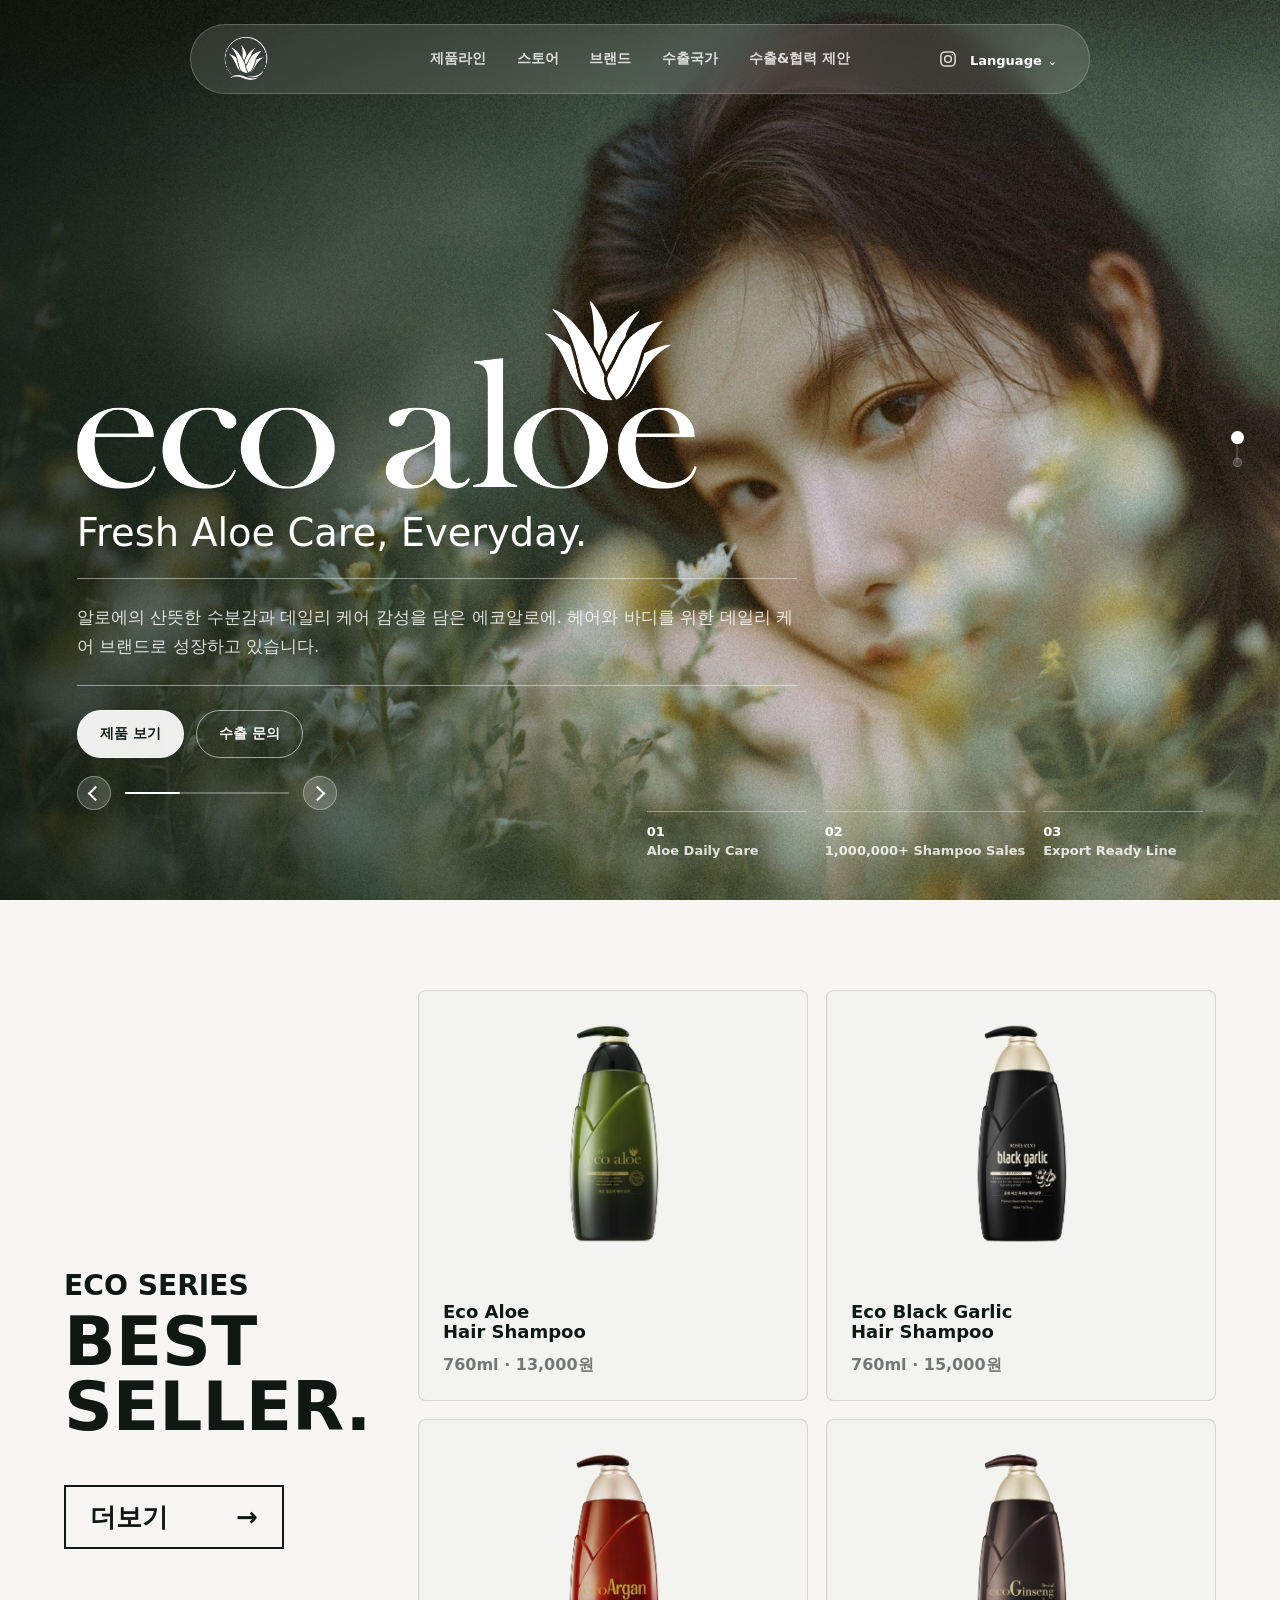
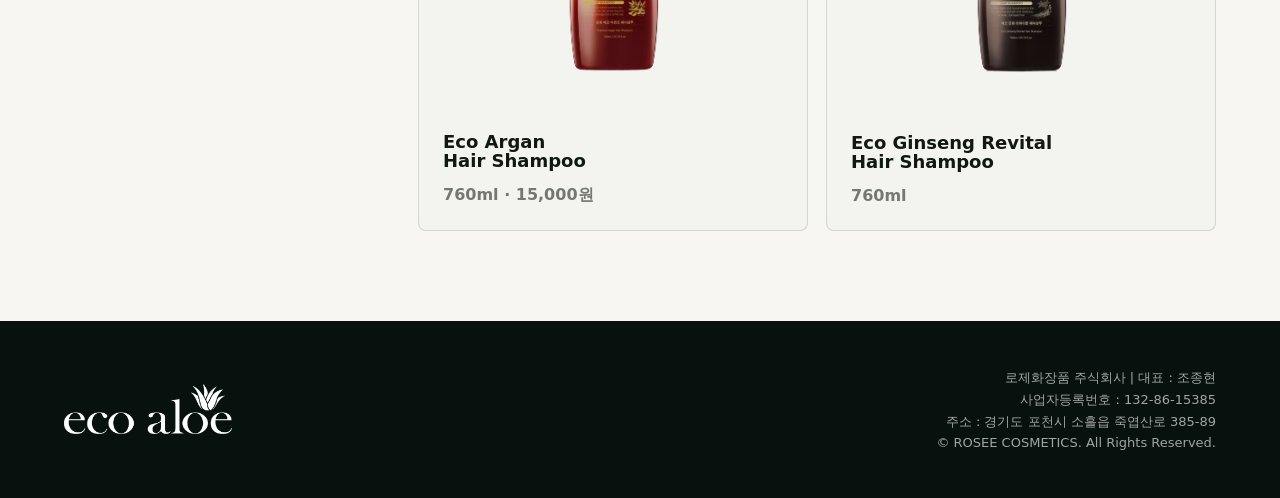
==== commit e2a78cdd: "update" ====
--- a/index.html
+++ b/index.html
@@ -5,25 +5,36 @@
     <meta name="viewport" content="width=device-width, initial-scale=1" />
     <meta
       name="description"
-      content="로제 에코 알로에 브랜드 페이지. 알로에 헤어 케어와 수출 시장을 위한 에코 라인 소개."
+      content="에코알로에는 알로에의 산뜻한 수분감과 데일리 케어 감성을 담은 헤어, 바디 케어 브랜드입니다."
     />
     <meta name="naver-site-verification" content="01fa3d76d37e96bc566d4d411e848f2258f3a4b1" />
     <meta name="robots" content="index, follow" />
-    <meta property="og:title" content="에코알로에 | Eco Aloe 브랜드페이지" />
+    <meta name="title" content="에코알로에ㅣeco aloe 헤어,바디 케어브랜드" />
+    <meta name="application-name" content="에코알로에" />
+    <meta itemprop="name" content="에코알로에ㅣeco aloe 헤어,바디 케어브랜드" />
+    <meta property="og:title" content="에코알로에ㅣeco aloe 헤어,바디 케어브랜드" />
+    <meta property="og:site_name" content="에코알로에" />
     <meta
       property="og:description"
-      content="알로에의 산뜻한 수분감과 데일리 케어 감성을 담은 로제의 에코 라인. 알로에 헤어 케어와 수출 시장을 위한 에코 브랜드."
+      content="에코알로에는 알로에의 산뜻한 수분감과 데일리 케어 감성을 담은 헤어, 바디 케어 브랜드입니다."
     />
     <meta property="og:url" content="https://ecoaloe.co.kr" />
     <meta property="og:type" content="website" />
     <meta property="og:image" content="https://ecoaloe.co.kr/og-image.jpg" />
-    <title>에코알로에 | Eco Aloe 브랜드페이지</title>
+    <meta name="twitter:title" content="에코알로에ㅣeco aloe 헤어,바디 케어브랜드" />
+    <meta
+      name="twitter:description"
+      content="에코알로에는 알로에의 산뜻한 수분감과 데일리 케어 감성을 담은 헤어, 바디 케어 브랜드입니다."
+    />
+    <title>에코알로에ㅣeco aloe 헤어,바디 케어브랜드</title>
+    <link rel="canonical" href="https://ecoaloe.co.kr/" />
+    <link rel="icon" href="favicon.ico" />
     <link rel="stylesheet" href="styles.css" />
   </head>
   <body>
     <header class="site-header">
-      <a class="brand" href="https://ecoaloe.co.kr/" aria-label="ROSEE ECO 메인">
-        <img src="assets/menu-logo.png" alt="ROSEE ECO" />
+      <a class="brand" href="https://ecoaloe.co.kr/" aria-label="에코알로에 메인">
+        <img src="assets/menu-logo.png" alt="에코알로에" />
       </a>
       <nav class="main-nav" aria-label="페이지 이동">
         <a href="#signature" data-i18n="nav.lineup">제품라인</a>
@@ -63,6 +74,7 @@
     </nav>
 
     <main id="top">
+      <h1 class="visually-hidden">에코알로에ㅣeco aloe 헤어,바디 케어브랜드</h1>
       <section class="hero snap-section" data-section="top" aria-label="에코 알로에 메인">
         <div class="hero-slides" aria-hidden="true">
           <div class="hero-slide is-active" style="background-image: url('assets/hero-main-01.jpg')"></div>
@@ -73,8 +85,8 @@
           <img class="hero-logo" src="assets/eco-logo.png" alt="eco aloe" />
           <p class="hero-lede" data-i18n="home.hero.tagline">Fresh Aloe Care, Everyday.</p>
           <p class="hero-text" data-i18n="home.hero.copy">
-            알로에의 산뜻한 수분감과 데일리 케어 감성을 담은 로제의 에코 라인.
-            국내를 넘어 수출 시장에서 다시 찾는 헤어 케어 브랜드로 성장하고 있습니다.
+            알로에의 산뜻한 수분감과 데일리 케어 감성을 담은 에코알로에.
+            헤어와 바디를 위한 데일리 케어 브랜드로 성장하고 있습니다.
           </p>
           <div class="hero-actions">
             <a href="#signature" data-i18n="home.hero.viewProducts">제품 보기</a>
@@ -137,8 +149,8 @@
 
     </main>
 
-    <footer>
-      <img src="assets/eco-logo.png" alt="ROSEE ECO" />
+    <footer data-nosnippet>
+      <img src="assets/eco-logo.png" alt="에코알로에" />
       <div>
         <p data-i18n="footer.company">로제화장품 주식회사 | 대표 : 조종현</p>
         <p data-i18n="footer.business">사업자등록번호 : 132-86-15385</p>
--- a/styles.css
+++ b/styles.css
@@ -36,6 +36,16 @@
 img {
   display: block;
   max-width: 100%;
+}
+
+.visually-hidden {
+  clip: rect(0 0 0 0);
+  clip-path: inset(50%);
+  height: 1px;
+  overflow: hidden;
+  position: absolute;
+  white-space: nowrap;
+  width: 1px;
 }
 
 .site-header {
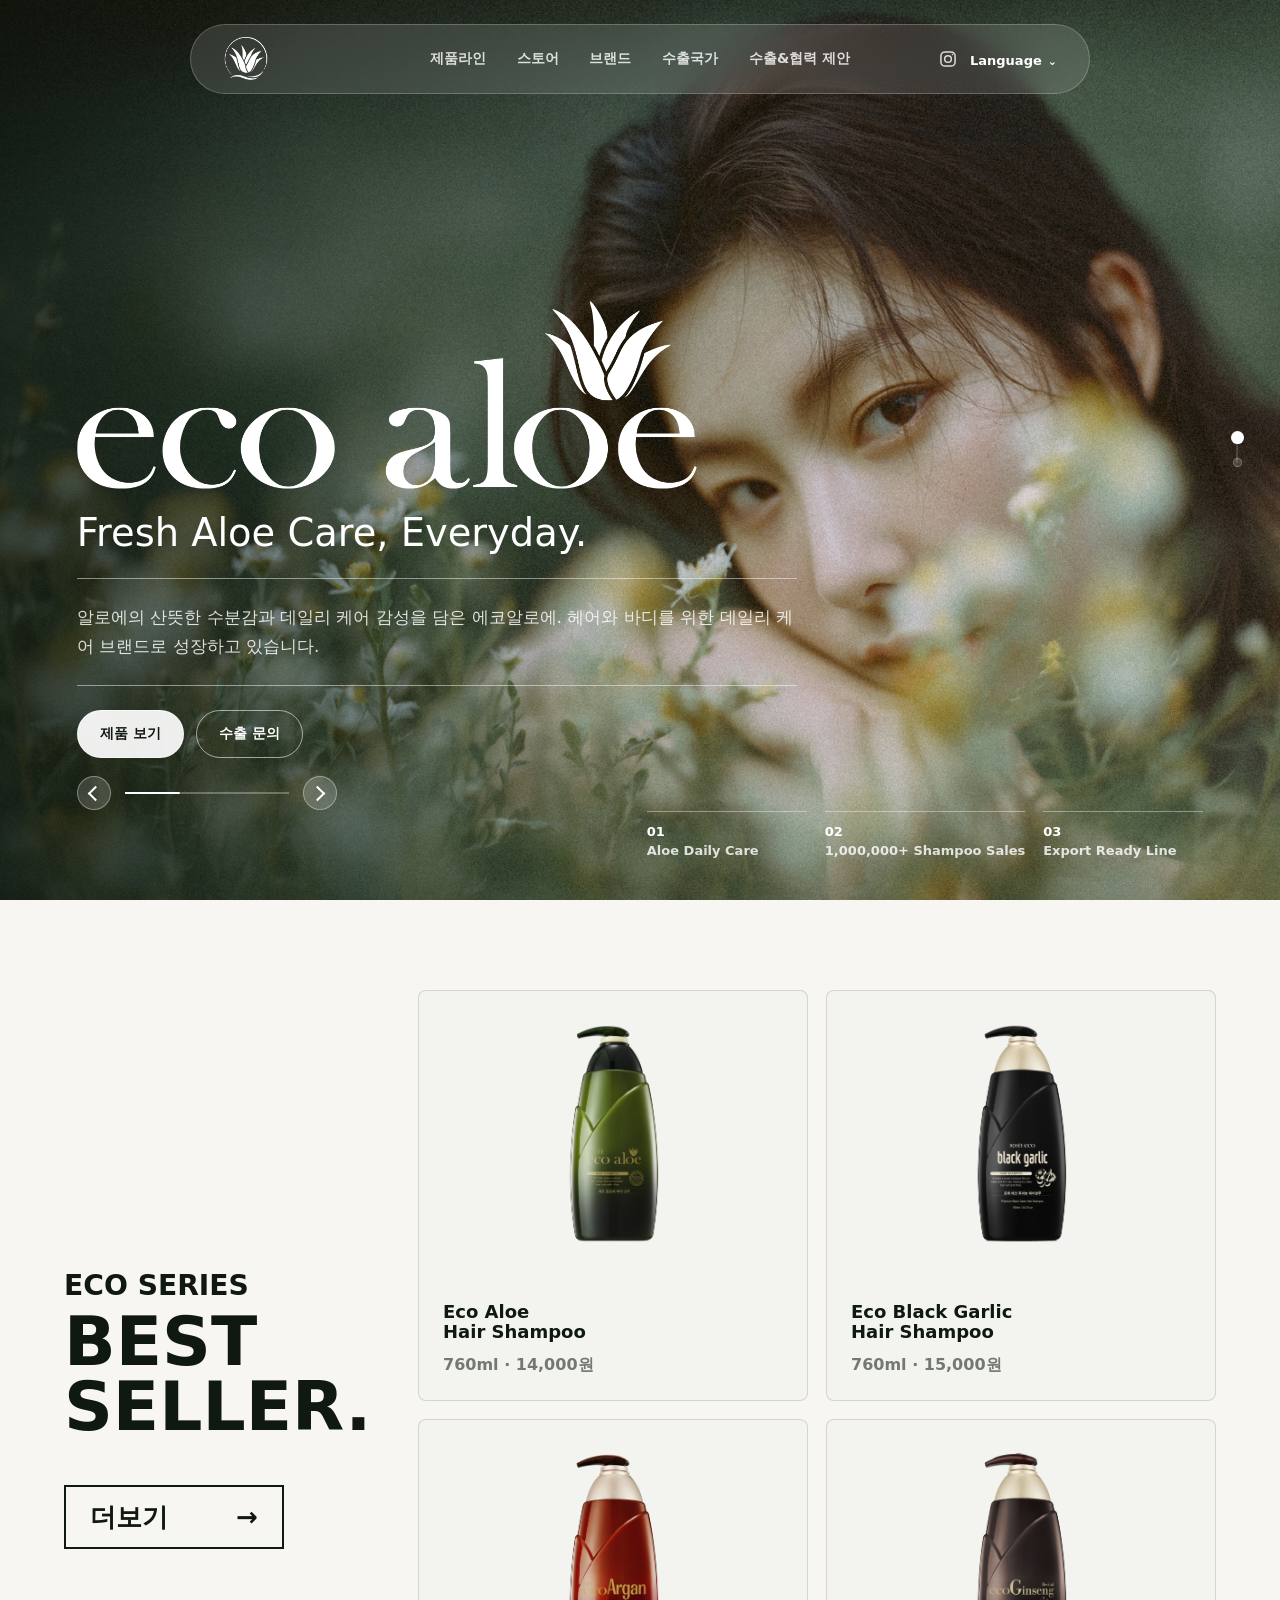
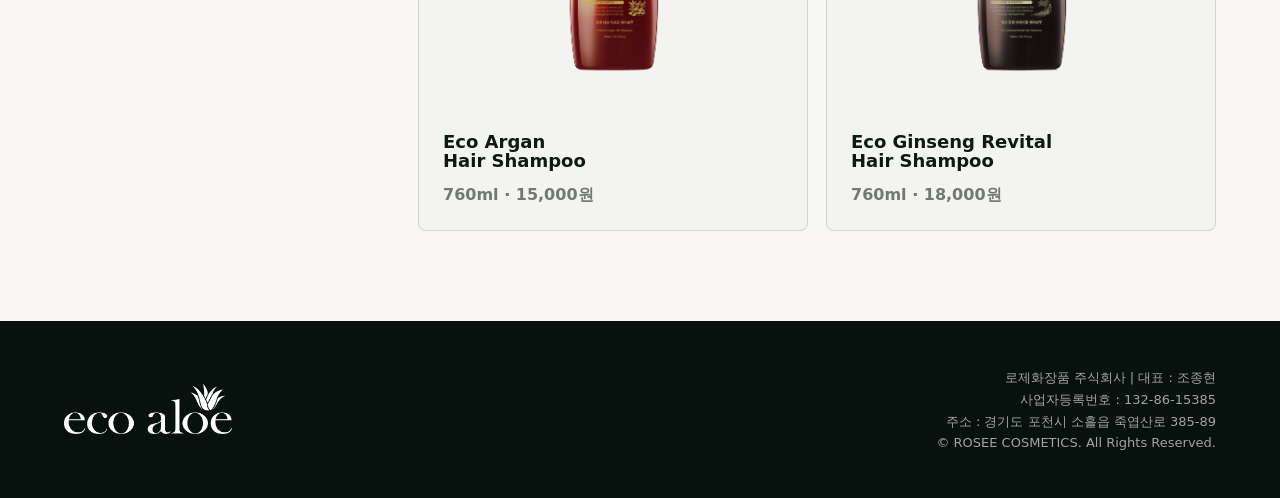
==== commit ba2b637f: "update" ====
--- a/index.html
+++ b/index.html
@@ -9,6 +9,7 @@
     />
     <meta name="naver-site-verification" content="01fa3d76d37e96bc566d4d411e848f2258f3a4b1" />
     <meta name="robots" content="index, follow" />
+    <meta name="googlebot" content="index, follow, max-snippet:-1, max-image-preview:large, max-video-preview:-1" />
     <meta name="title" content="에코알로에ㅣeco aloe 헤어,바디 케어브랜드" />
     <meta name="application-name" content="에코알로에" />
     <meta itemprop="name" content="에코알로에ㅣeco aloe 헤어,바디 케어브랜드" />
@@ -30,6 +31,17 @@
     <link rel="canonical" href="https://ecoaloe.co.kr/" />
     <link rel="icon" href="favicon.ico" />
     <link rel="stylesheet" href="styles.css" />
+    <script type="application/ld+json">
+      {
+        "@context": "https://schema.org",
+        "@type": "WebSite",
+        "name": "에코알로에",
+        "alternateName": "eco aloe",
+        "url": "https://ecoaloe.co.kr/",
+        "description": "에코알로에는 알로에의 산뜻한 수분감과 데일리 케어 감성을 담은 헤어, 바디 케어 브랜드입니다.",
+        "inLanguage": "ko-KR"
+      }
+    </script>
   </head>
   <body>
     <header class="site-header">
@@ -119,7 +131,7 @@
               <img src="assets/best-aloe-shampoo.png" alt="에코 알로에 헤어샴푸" />
               <div>
                 <h3><span>Eco Aloe</span><span>Hair Shampoo</span></h3>
-                <span>760ml · 13,000원</span>
+                <span>760ml · 14,000원</span>
               </div>
             </a>
             <a class="seller-tile reveal" href="aloe-shampoo.html">
@@ -140,7 +152,7 @@
               <img src="assets/best-ginseng.png" alt="에코 진생 리바이탈 헤어샴푸" />
               <div>
                 <h3><span>Eco Ginseng Revital</span><span>Hair Shampoo</span></h3>
-                <span>760ml</span>
+                <span>760ml · 18,000원</span>
               </div>
             </a>
           </div>
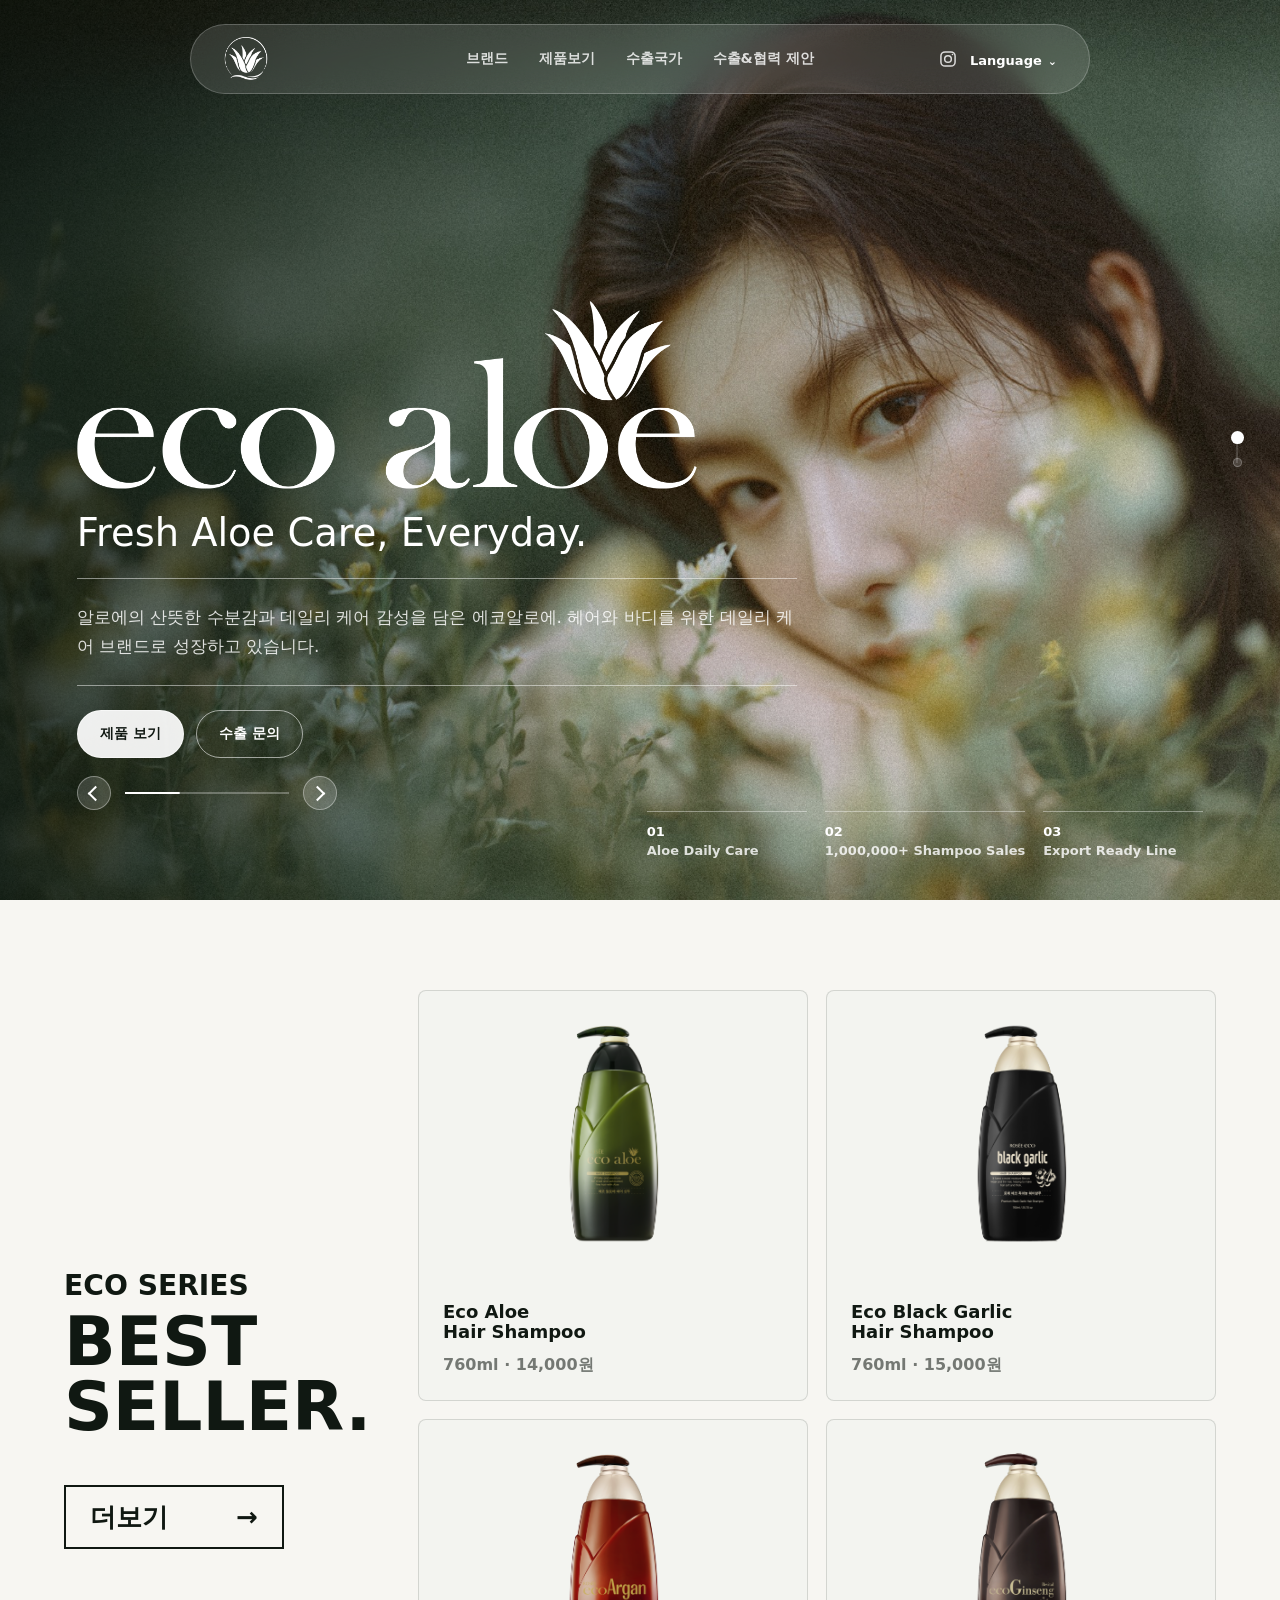
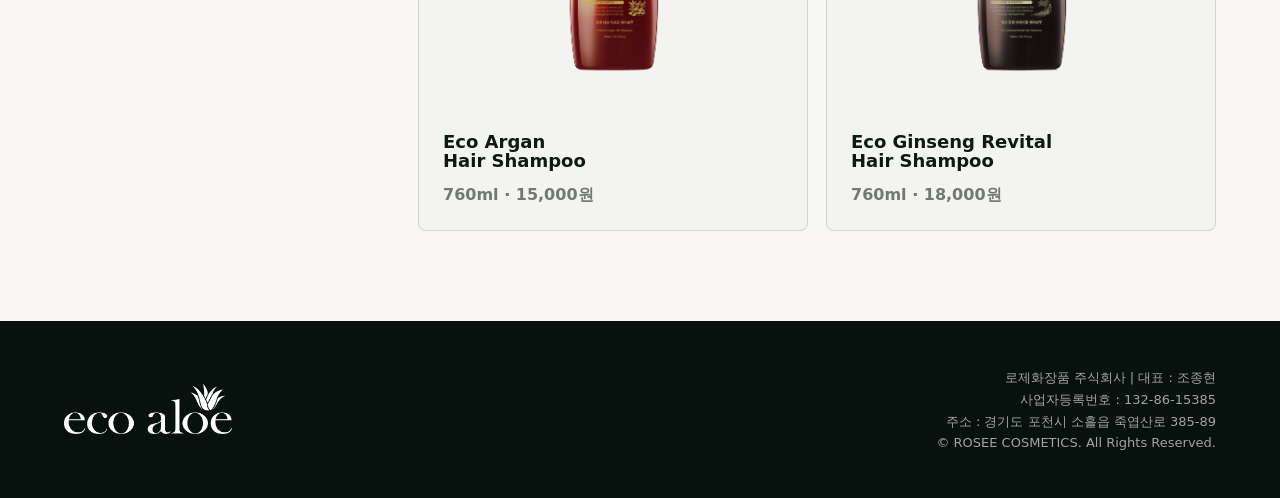
==== commit 6603eec9: "Update navigation and proposal contact" ====
--- a/index.html
+++ b/index.html
@@ -49,9 +49,8 @@
         <img src="assets/menu-logo.png" alt="에코알로에" />
       </a>
       <nav class="main-nav" aria-label="페이지 이동">
-        <a href="#signature" data-i18n="nav.lineup">제품라인</a>
-        <a href="aloe-shampoo.html" data-i18n="nav.store">스토어</a>
         <a href="brand.html" data-i18n="nav.brand">브랜드</a>
+        <a href="aloe-shampoo.html#product-types" data-i18n="nav.viewProducts">제품보기</a>
         <a href="brand.html#brand-global" data-i18n="nav.export">수출국가</a>
         <a href="proposal.html" data-i18n="nav.proposal">수출&협력 제안</a>
       </nav>
@@ -187,7 +186,7 @@
       </a>
     </nav>
 
-    <script src="i18n.js"></script>
+    <script src="i18n.js?v=20260831-contact-update"></script>
     <script src="script.js"></script>
   </body>
 </html>
--- a/styles.css
+++ b/styles.css
@@ -1294,6 +1294,15 @@
   margin: clamp(42px, 4vw, 58px) 0 0;
 }
 
+.proposal-contact-request {
+  color: rgba(247, 241, 232, 0.72);
+  font-size: clamp(16px, 1.4vw, 21px);
+  font-weight: 800;
+  line-height: 1.7;
+  margin: clamp(28px, 3vw, 44px) auto 0;
+  max-width: 760px;
+}
+
 .proposal-contact-page .site-header {
   background: rgba(255, 255, 255, 0.12);
   border-color: rgba(255, 255, 255, 0.22);
